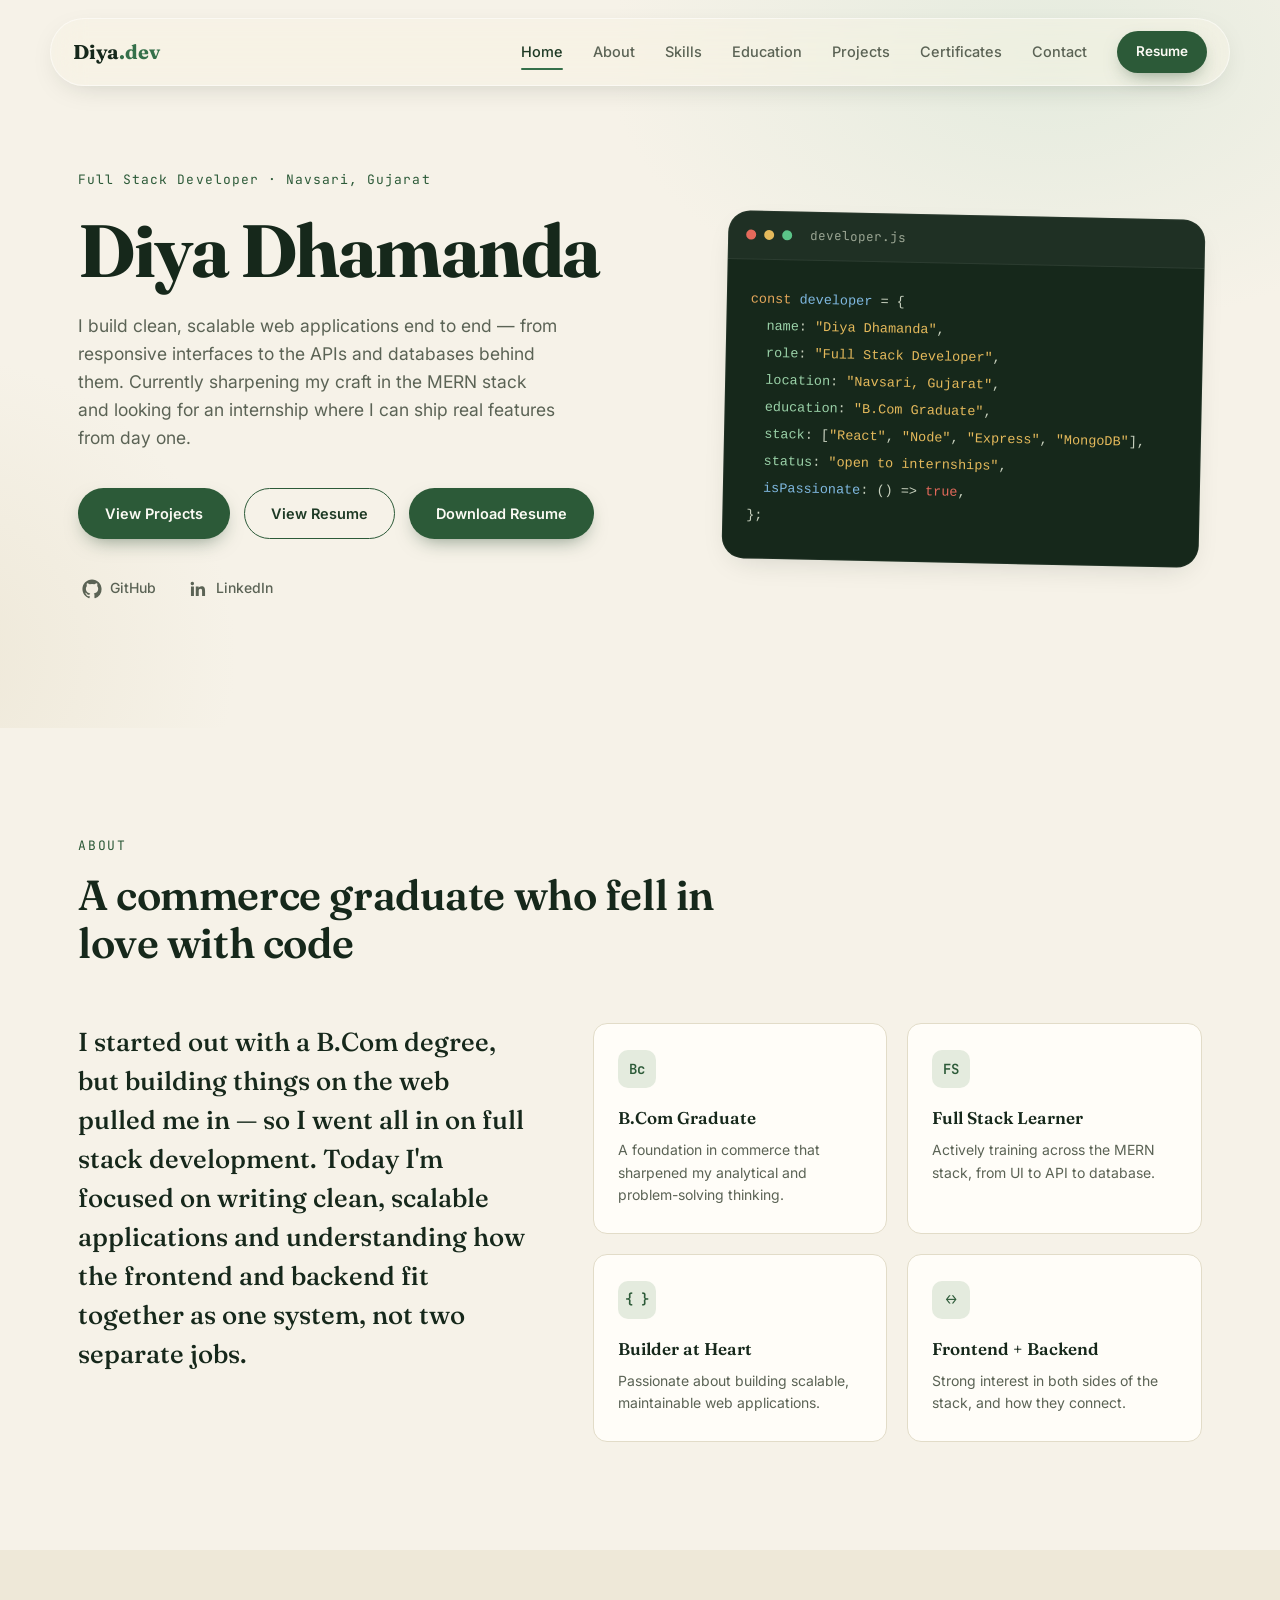
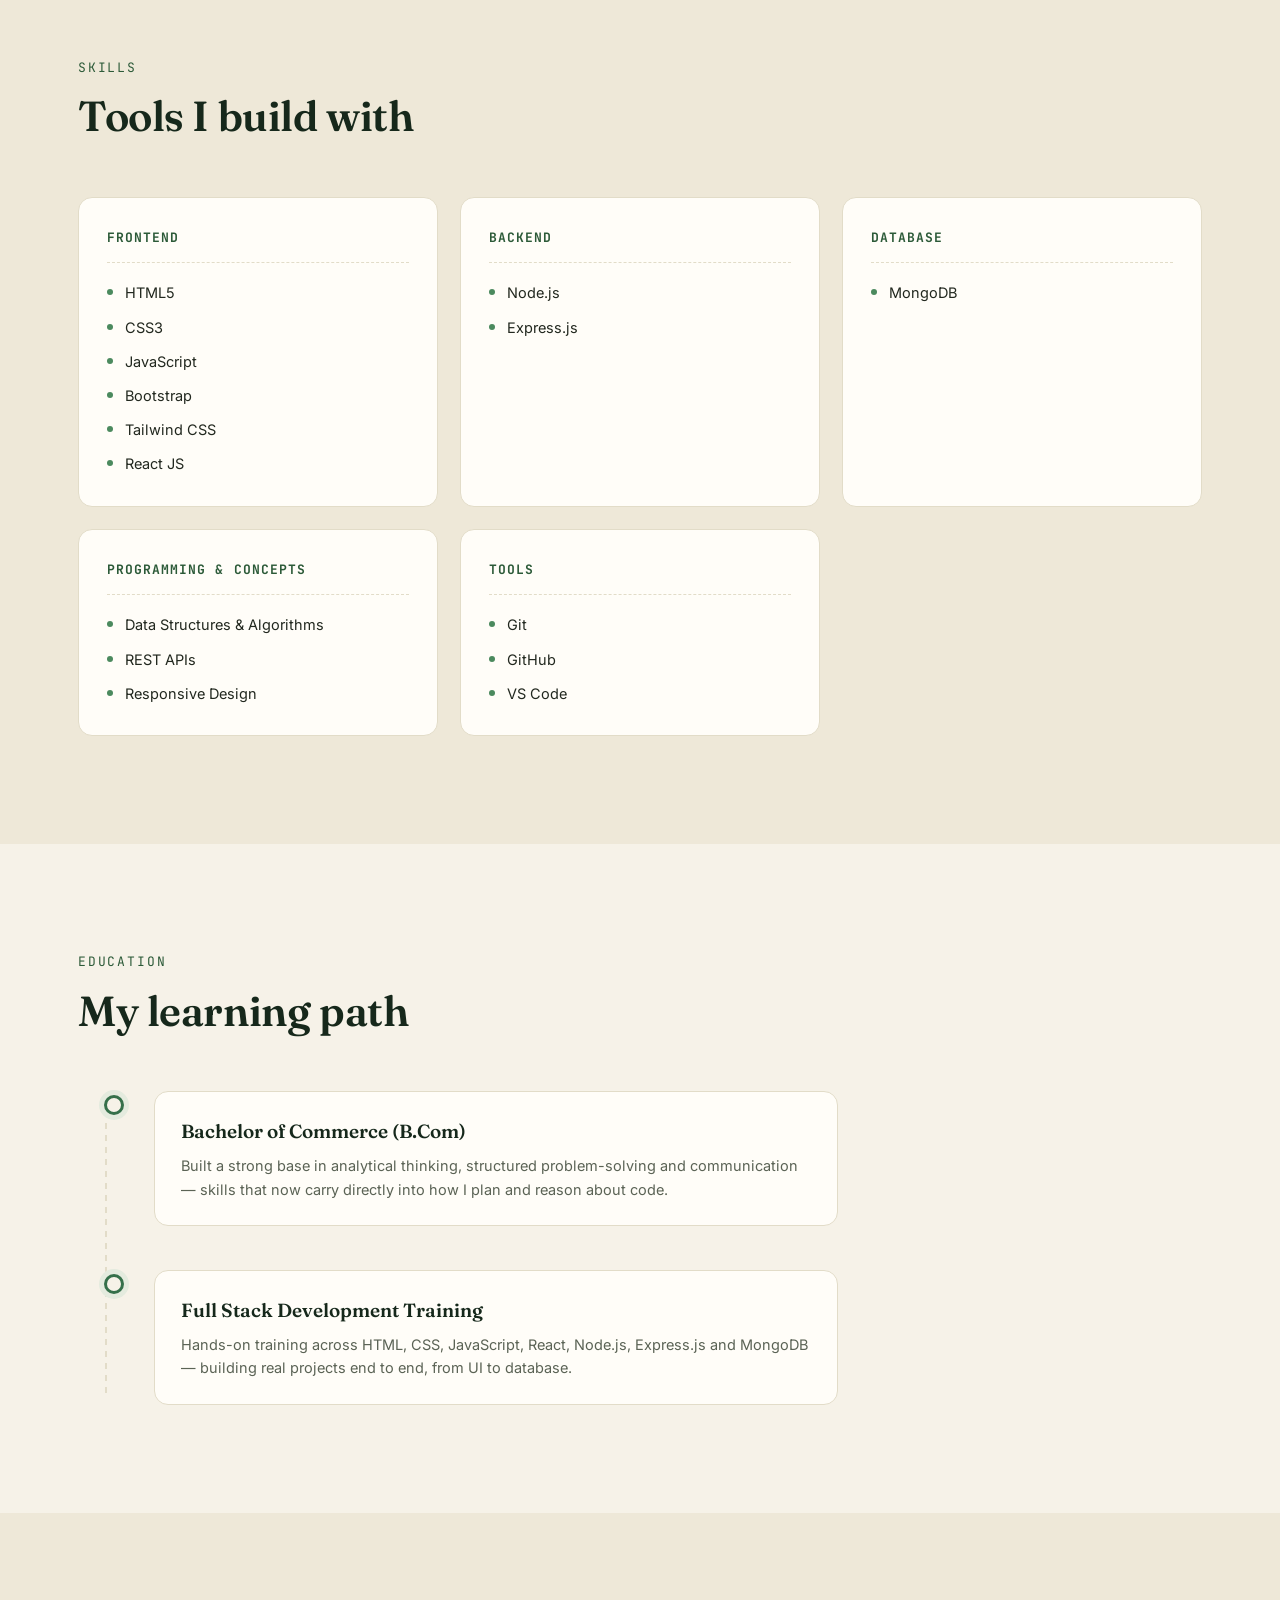
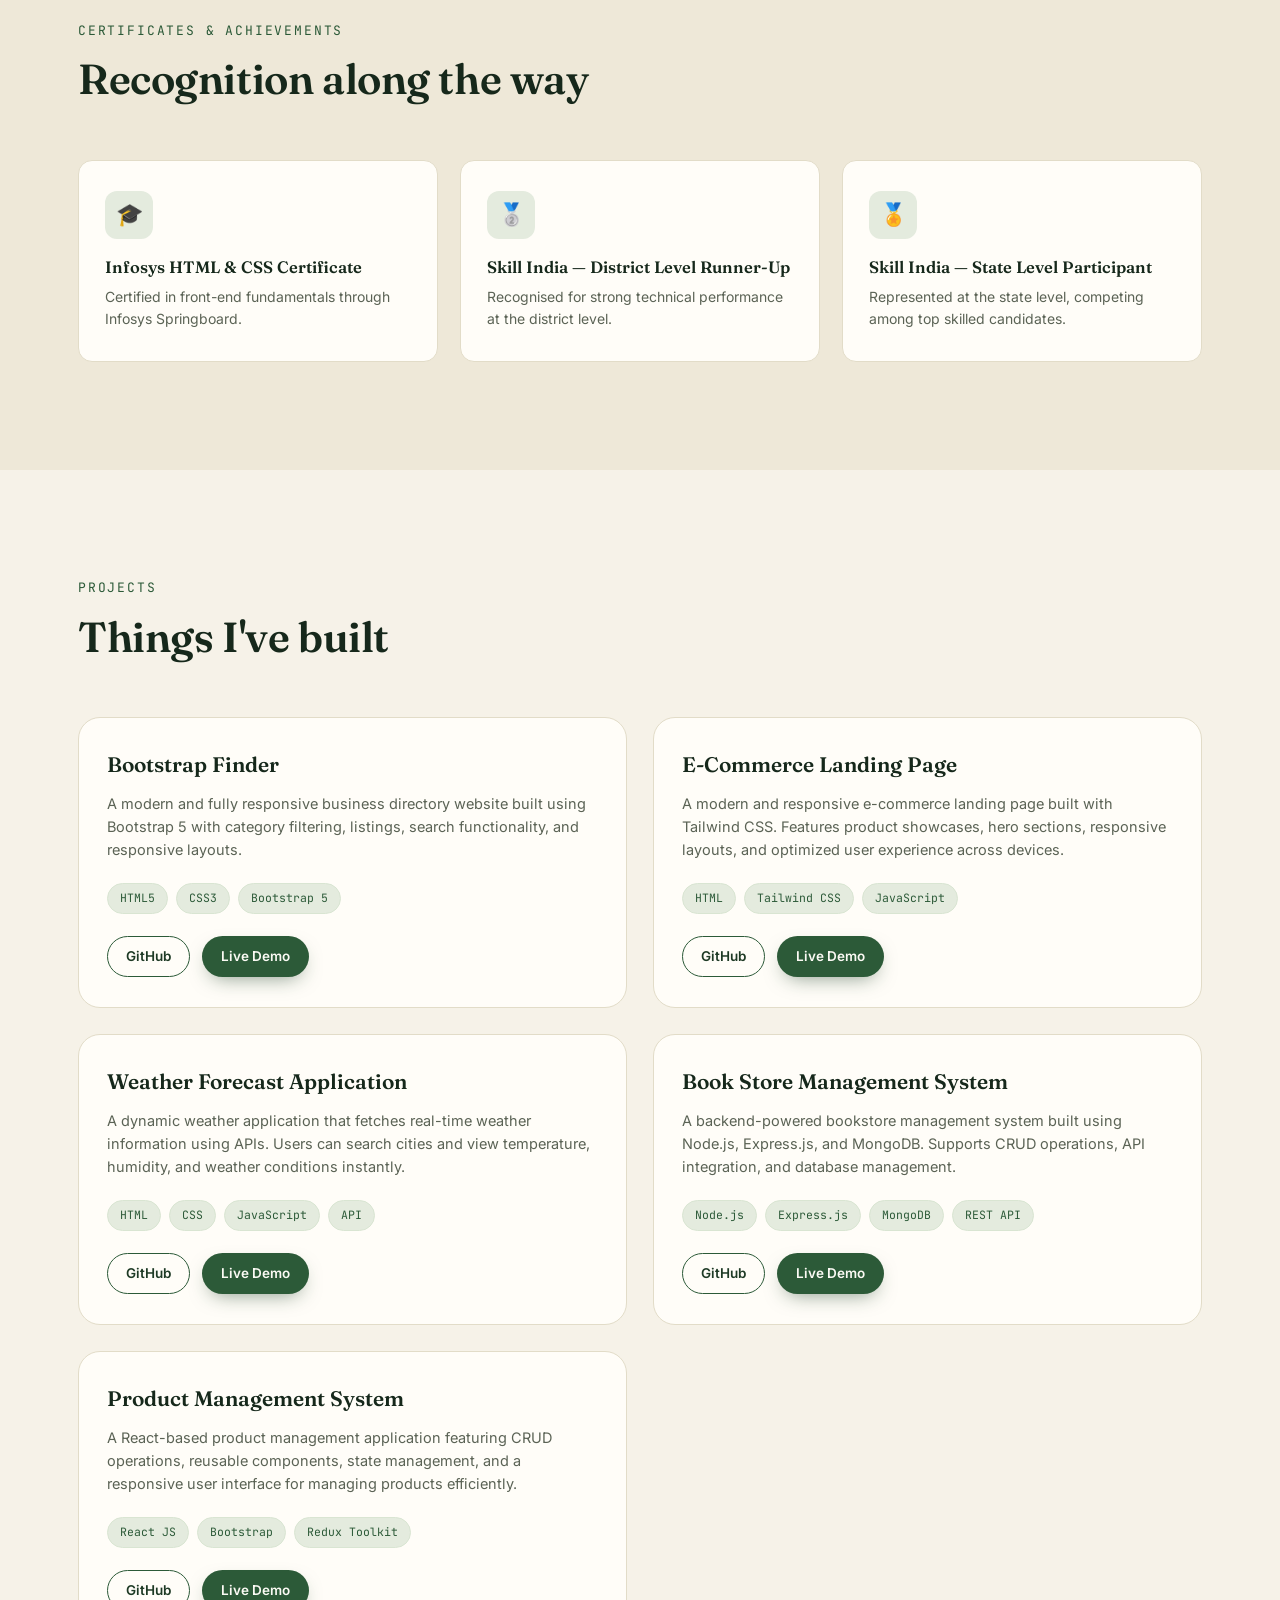
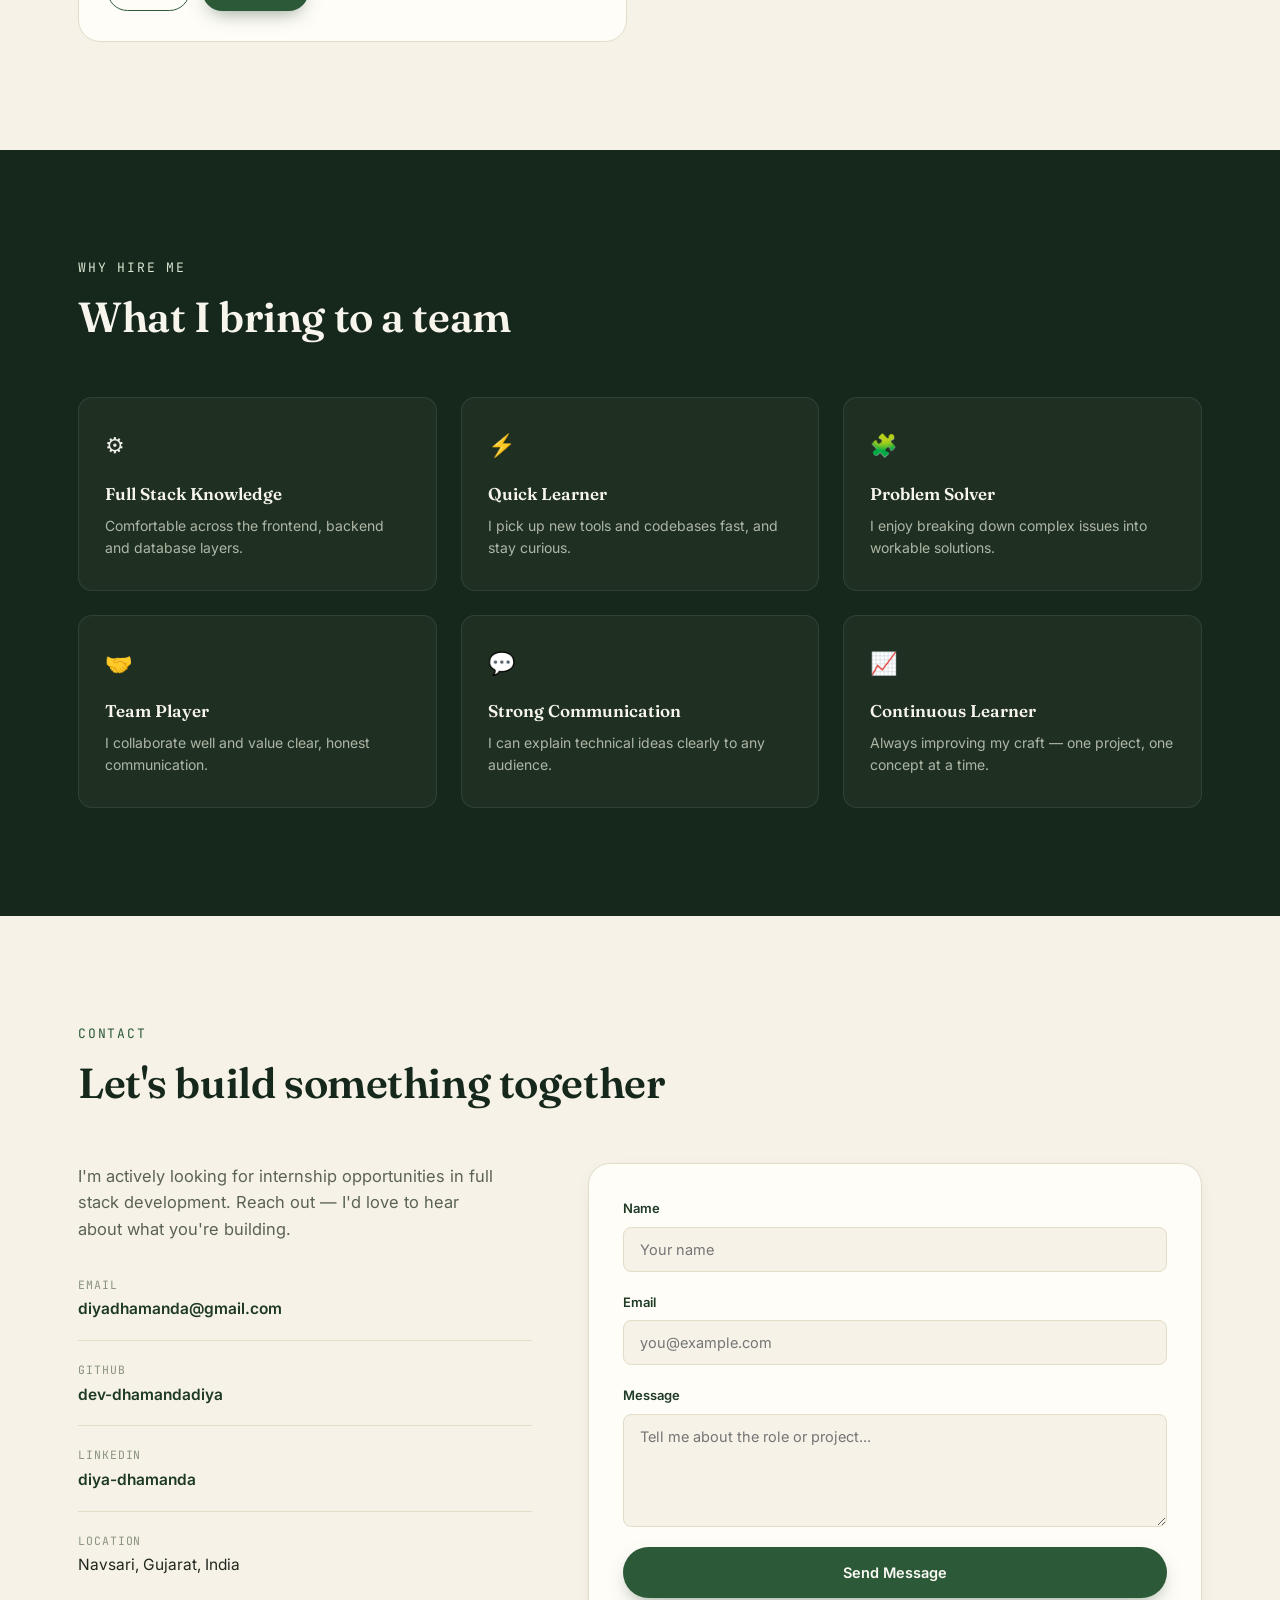
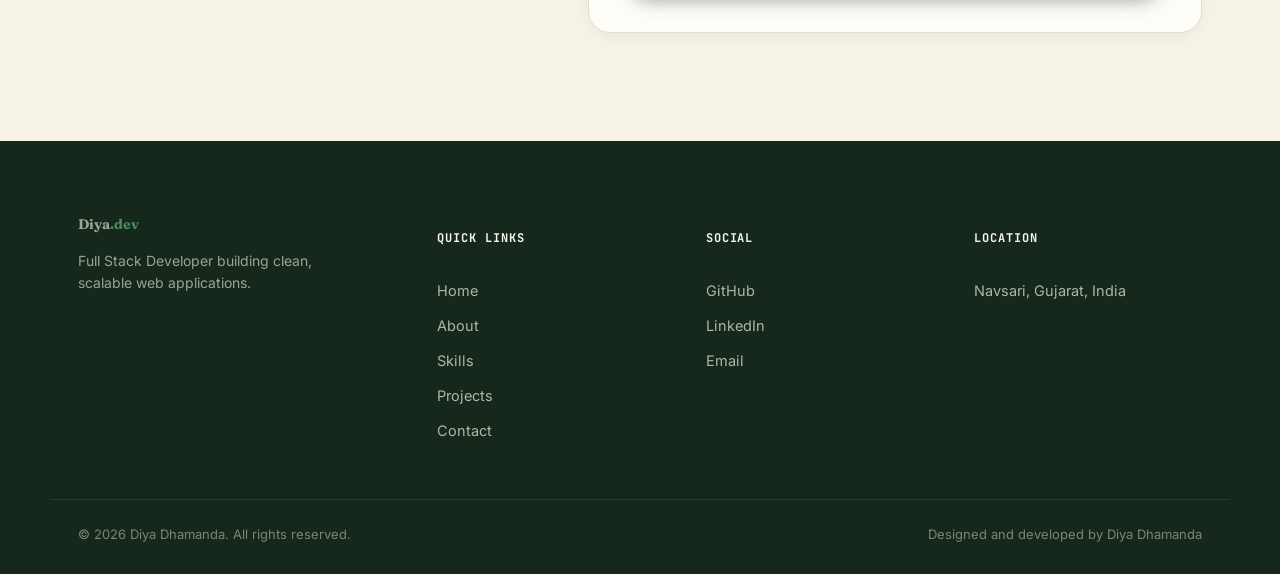
==== OIBSIP-LEVEL-1/My-Portoflio/index.html @ beb907ce "Convert submodules to normal folders" ====
<!DOCTYPE html>
<html lang="en">

<head>
  <meta charset="UTF-8">
  <meta name="viewport" content="width=device-width, initial-scale=1.0">
  <title>Diya Dhamanda — Full Stack Developer</title>
  <meta name="description"
    content="Portfolio of Diya Dhamanda, Full Stack Developer based in Navsari, Gujarat. React, Node.js, Express, MongoDB.">
  <link rel="preconnect" href="https://fonts.googleapis.com">
  <link rel="preconnect" href="https://fonts.gstatic.com" crossorigin>
  <link
    href="https://fonts.googleapis.com/css2?family=Fraunces:opsz,wght@9..144,400;9..144,500;9..144,600;9..144,700;9..144,900&family=Inter:wght@400;500;600;700&family=JetBrains+Mono:wght@400;500;600&display=swap"
    rel="stylesheet">
  <link rel="stylesheet" href="./css/style.css">
</head>

<body>

  <!-- ================= NAVBAR ================= -->
  <header class="navbar" id="navbar">
    <div class="navbar__inner">
      <a href="#home" class="navbar__brand">Diya<span>.dev</span></a>

      <button class="navbar__toggle" id="navToggle" aria-label="Toggle menu" aria-expanded="false">
        <span></span><span></span><span></span>
      </button>

      <nav class="navbar__nav" id="navMenu">
        <a href="#home" class="nav-link">Home</a>
        <a href="#about" class="nav-link">About</a>
        <a href="#skills" class="nav-link">Skills</a>
        <a href="#education" class="nav-link">Education</a>
        <a href="#projects" class="nav-link">Projects</a>
        <a href="#certificates" class="nav-link">Certificates</a>
        <a href="#contact" class="nav-link">Contact</a>
        <a href="resume.pdf" class="btn btn--sm btn--primary" download>Resume</a>
      </nav>
    </div>
  </header>

  <main>

    <!-- ================= HERO ================= -->
    <section class="hero" id="home">
      <div class="hero__bg" aria-hidden="true"></div>
      <div class="section-inner hero__inner">

        <div class="hero__content" data-reveal>
          <p class="eyebrow">Full&nbsp;Stack&nbsp;Developer&nbsp;·&nbsp;Navsari, Gujarat</p>
          <h1 class="hero__title">Diya Dhamanda</h1>
          <p class="hero__lede">
            I build clean, scalable web applications end to end — from responsive
            interfaces to the APIs and databases behind them. Currently sharpening
            my craft in the MERN stack and looking for an internship where I can
            ship real features from day one.
          </p>

          <div class="hero__actions">
            <a href="#projects" class="btn btn--primary">
              View Projects
            </a>

            <a href="./resume.pdf" target="_blank" class="btn btn--outline">
              View Resume
            </a>

            <a href="./resume.pdf" download class="btn btn--primary">
              Download Resume
            </a>
          </div>

          <div class="hero__social">
            <a href="https://github.com/dev-dhamandadiya" target="_blank" rel="noopener" class="icon-link">
              <svg viewBox="0 0 24 24" width="20" height="20" fill="currentColor">
                <path
                  d="M12 .5C5.65.5.5 5.66.5 12.03c0 5.1 3.29 9.43 7.86 10.96.58.1.79-.25.79-.56 0-.28-.01-1.02-.02-2-3.2.7-3.88-1.55-3.88-1.55-.52-1.33-1.28-1.69-1.28-1.69-1.05-.72.08-.71.08-.71 1.16.08 1.77 1.2 1.77 1.2 1.03 1.77 2.7 1.26 3.36.96.1-.75.4-1.26.73-1.55-2.55-.29-5.24-1.28-5.24-5.71 0-1.26.45-2.29 1.19-3.1-.12-.29-.52-1.46.11-3.05 0 0 .97-.31 3.18 1.18a10.9 10.9 0 0 1 5.79 0c2.2-1.49 3.17-1.18 3.17-1.18.64 1.59.24 2.76.12 3.05.74.81 1.18 1.84 1.18 3.1 0 4.44-2.69 5.42-5.25 5.7.41.36.78 1.08.78 2.17 0 1.56-.01 2.82-.01 3.2 0 .31.21.67.8.56A10.98 10.98 0 0 0 23.5 12.03C23.5 5.66 18.35.5 12 .5Z" />
              </svg>
              <span>GitHub</span>
            </a>
            <a href="https://www.linkedin.com/in/diya-dhamanda-382470367" target="_blank" rel="noopener"
              class="icon-link">
              <svg viewBox="0 0 24 24" width="20" height="20" fill="currentColor">
                <path
                  d="M20.45 20.45h-3.56v-5.57c0-1.33-.03-3.04-1.85-3.04-1.86 0-2.14 1.45-2.14 2.94v5.67H9.34V9h3.42v1.56h.05c.48-.9 1.64-1.85 3.38-1.85 3.61 0 4.28 2.38 4.28 5.47v6.27ZM5.34 7.43a2.07 2.07 0 1 1 0-4.13 2.07 2.07 0 0 1 0 4.13ZM7.12 20.45H3.56V9h3.56v11.45Z" />
              </svg>
              <span>LinkedIn</span>
            </a>
          </div>
        </div>

        <div class="hero__panel" data-reveal>
          <div class="code-card">
            <div class="code-card__bar">
              <span class="dot dot--r"></span><span class="dot dot--y"></span><span class="dot dot--g"></span>
              <span class="code-card__filename">developer.js</span>
            </div>
            <pre class="code-card__body"><code><span class="tok-kw">const</span> <span class="tok-var">developer</span> = {
  <span class="tok-key">name</span>: <span class="tok-str">"Diya Dhamanda"</span>,
  <span class="tok-key">role</span>: <span class="tok-str">"Full Stack Developer"</span>,
  <span class="tok-key">location</span>: <span class="tok-str">"Navsari, Gujarat"</span>,
  <span class="tok-key">education</span>: <span class="tok-str">"B.Com Graduate"</span>,
  <span class="tok-key">stack</span>: [<span class="tok-str">"React"</span>, <span class="tok-str">"Node"</span>, <span class="tok-str">"Express"</span>, <span class="tok-str">"MongoDB"</span>],
  <span class="tok-key">status</span>: <span class="tok-str">"open to internships"</span>,
  <span class="tok-fn">isPassionate</span>: () => <span class="tok-bool">true</span>,
};</code></pre>
          </div>
        </div>

      </div>
    </section>

    <!-- ================= ABOUT ================= -->
    <section class="section" id="about">
      <div class="section-inner">
        <p class="section-eyebrow" data-reveal>About</p>
        <h2 class="section-title" data-reveal>A commerce graduate who fell in love with code</h2>

        <div class="about__grid">
          <p class="about__lead" data-reveal>
            I started out with a B.Com degree, but building things on the web pulled
            me in — so I went all in on full stack development. Today I'm focused on
            writing clean, scalable applications and understanding how the frontend
            and backend fit together as one system, not two separate jobs.
          </p>

          <div class="about__points" data-reveal>
            <div class="point-card">
              <span class="point-card__mark">Bc</span>
              <h3>B.Com Graduate</h3>
              <p>A foundation in commerce that sharpened my analytical and problem-solving thinking.</p>
            </div>
            <div class="point-card">
              <span class="point-card__mark">FS</span>
              <h3>Full Stack Learner</h3>
              <p>Actively training across the MERN stack, from UI to API to database.</p>
            </div>
            <div class="point-card">
              <span class="point-card__mark">{ }</span>
              <h3>Builder at Heart</h3>
              <p>Passionate about building scalable, maintainable web applications.</p>
            </div>
            <div class="point-card">
              <span class="point-card__mark">↔</span>
              <h3>Frontend + Backend</h3>
              <p>Strong interest in both sides of the stack, and how they connect.</p>
            </div>
          </div>
        </div>
      </div>
    </section>

    <!-- ================= SKILLS ================= -->
    <section class="section section--tint" id="skills">
      <div class="section-inner">
        <p class="section-eyebrow" data-reveal>Skills</p>
        <h2 class="section-title" data-reveal>Tools I build with</h2>

        <div class="skills__grid">

          <div class="skill-card" data-reveal>
            <h3 class="skill-card__title">Frontend</h3>
            <ul class="skill-card__list">
              <li>HTML5</li>
              <li>CSS3</li>
              <li>JavaScript</li>
              <li>Bootstrap</li>
              <li>Tailwind CSS</li>
              <li>React JS</li>
            </ul>
          </div>

          <div class="skill-card" data-reveal>
            <h3 class="skill-card__title">Backend</h3>
            <ul class="skill-card__list">
              <li>Node.js</li>
              <li>Express.js</li>
            </ul>
          </div>

          <div class="skill-card" data-reveal>
            <h3 class="skill-card__title">Database</h3>
            <ul class="skill-card__list">
              <li>MongoDB</li>
            </ul>
          </div>

          <div class="skill-card" data-reveal>
            <h3 class="skill-card__title">Programming &amp; Concepts</h3>
            <ul class="skill-card__list">
              <li>Data Structures &amp; Algorithms</li>
              <li>REST APIs</li>
              <li>Responsive Design</li>
            </ul>
          </div>

          <div class="skill-card" data-reveal>
            <h3 class="skill-card__title">Tools</h3>
            <ul class="skill-card__list">
              <li>Git</li>
              <li>GitHub</li>
              <li>VS Code</li>
            </ul>
          </div>

        </div>
      </div>
    </section>

    <!-- ================= EDUCATION ================= -->
    <section class="section" id="education">
      <div class="section-inner">
        <p class="section-eyebrow" data-reveal>Education</p>
        <h2 class="section-title" data-reveal>My learning path</h2>

        <div class="timeline">
          <div class="timeline__item" data-reveal>
            <div class="timeline__dot"></div>
            <div class="timeline__content">
              <h3>Bachelor of Commerce (B.Com)</h3>
              <p>Built a strong base in analytical thinking, structured problem-solving
                and communication — skills that now carry directly into how I plan
                and reason about code.</p>
            </div>
          </div>

          <div class="timeline__item" data-reveal>
            <div class="timeline__dot"></div>
            <div class="timeline__content">
              <h3>Full Stack Development Training</h3>
              <p>Hands-on training across HTML, CSS, JavaScript, React, Node.js,
                Express.js and MongoDB — building real projects end to end,
                from UI to database.</p>
            </div>
          </div>
        </div>
      </div>
    </section>

    <!-- ================= CERTIFICATES ================= -->
    <section class="section section--tint" id="certificates">
      <div class="section-inner">
        <p class="section-eyebrow" data-reveal>Certificates &amp; Achievements</p>
        <h2 class="section-title" data-reveal>Recognition along the way</h2>

        <div class="cert__grid">
          <div class="cert-card" data-reveal>
            <div class="cert-card__icon">🎓</div>
            <h3>Infosys HTML &amp; CSS Certificate</h3>
            <p>Certified in front-end fundamentals through Infosys Springboard.</p>
          </div>
          <div class="cert-card" data-reveal>
            <div class="cert-card__icon">🥈</div>
            <h3>Skill India — District Level Runner-Up</h3>
            <p>Recognised for strong technical performance at the district level.</p>
          </div>
          <div class="cert-card" data-reveal>
            <div class="cert-card__icon">🏅</div>
            <h3>Skill India — State Level Participant</h3>
            <p>Represented at the state level, competing among top skilled candidates.</p>
          </div>
        </div>
      </div>
    </section>

    <!-- ================= PROJECTS ================= -->
    <section class="section" id="projects">
      <div class="section-inner">
        <p class="section-eyebrow" data-reveal>Projects</p>
        <h2 class="section-title" data-reveal>Things I've built</h2>

        <div class="projects__grid">

          <article class="project-card" data-reveal>
            <div class="project-card__top">
              <h3>Bootstrap Finder</h3>

              <p>
                A modern and fully responsive business directory website built using
                Bootstrap 5 with category filtering, listings, search functionality,
                and responsive layouts.
              </p>
            </div>

            <div class="tag-row">
              <span class="tag">HTML5</span>
              <span class="tag">CSS3</span>
              <span class="tag">Bootstrap 5</span>
            </div>

            <div class="project-card__actions">
              <a href="https://github.com/dev-dhamandadiya/Bootstrap-Finder" target="_blank"
                class="btn btn--sm btn--outline">
                GitHub
              </a>

              <a href="https://bootstrap-finder.vercel.app/" target="_blank" class="btn btn--sm btn--primary">
                Live Demo
              </a>
            </div>

          </article>
          <article class="project-card" data-reveal>
            <div class="project-card__top">
              <h3>E-Commerce Landing Page</h3>
              <p>
                A modern and responsive e-commerce landing page built with
                Tailwind CSS. Features product showcases, hero sections,
                responsive layouts, and optimized user experience across devices.
              </p>
            </div>

            <div class="tag-row">
              <span class="tag">HTML</span>
              <span class="tag">Tailwind CSS</span>
              <span class="tag">JavaScript</span>
            </div>

            <div class="project-card__actions">
              <a href="https://github.com/dev-dhamandadiya/PR-Tailwind-project.git" target="_blank"
                class="btn btn--sm btn--outline">
                GitHub
              </a>

              <a href="https://pr-tailwind-project.vercel.app/" target="_blank" class="btn btn--sm btn--primary">
                Live Demo
              </a>
            </div>

          </article>

          <article class="project-card" data-reveal>
            <div class="project-card__top">
              <h3>Weather Forecast Application</h3>
              <p>
                A dynamic weather application that fetches real-time weather
                information using APIs. Users can search cities and view
                temperature, humidity, and weather conditions instantly.
              </p>
            </div>

            <div class="tag-row">
              <span class="tag">HTML</span>
              <span class="tag">CSS</span>
              <span class="tag">JavaScript</span>
              <span class="tag">API</span>
            </div>

            <div class="project-card__actions">
              <a href="https://github.com/dev-dhamandadiya/PR-Weather-Api.js.git" target="_blank"
                class="btn btn--sm btn--outline">
                GitHub
              </a>

              <a href="https://pr-weather-api-js-theta.vercel.app/" target="_blank" class="btn btn--sm btn--primary">
                Live Demo
              </a>
            </div>
          </article>

          <article class="project-card" data-reveal>
            <div class="project-card__top">
              <h3>Book Store Management System</h3>
              <p>
                A backend-powered bookstore management system built using
                Node.js, Express.js, and MongoDB. Supports CRUD operations,
                API integration, and database management.
              </p>
            </div>

            <div class="tag-row">
              <span class="tag">Node.js</span>
              <span class="tag">Express.js</span>
              <span class="tag">MongoDB</span>
              <span class="tag">REST API</span>
            </div>

            <div class="project-card__actions">
              <a href="https://github.com/dev-dhamandadiya/Login-System-With-Blog-Project.node.JS.git" target="_blank"
                class="btn btn--sm btn--outline">
                GitHub
              </a>

              <a href="https://pr-weather-api-js-theta.vercel.app/" target="_blank" class="btn btn--sm btn--primary">
                Live Demo
              </a>
            </div>
          </article>

          <article class="project-card" data-reveal>
            <div class="project-card__top">
              <h3>Product Management System</h3>
              <p>
                A React-based product management application featuring CRUD
                operations, reusable components, state management, and a
                responsive user interface for managing products efficiently.
              </p>
            </div>

            <div class="tag-row">
              <span class="tag">React JS</span>
              <span class="tag">Bootstrap</span>
              <span class="tag">Redux Toolkit</span>
            </div>

            <div class="project-card__actions">
              <a href="YOUR_GITHUB_LINK" target="_blank" class="btn btn--sm btn--outline">GitHub</a>
              <a href="YOUR_LIVE_LINK" target="_blank" class="btn btn--sm btn--primary">Live Demo</a>
            </div>
          </article>
        </div>
      </div>
    </section>

    <!-- ================= WHY HIRE ME ================= -->
    <section class="section section--dark" id="why">
      <div class="section-inner">
        <p class="section-eyebrow section-eyebrow--light" data-reveal>Why Hire Me</p>
        <h2 class="section-title section-title--light" data-reveal>What I bring to a team</h2>

        <div class="why__grid">
          <div class="why-card" data-reveal>
            <span class="why-card__icon">⚙</span>
            <h3>Full Stack Knowledge</h3>
            <p>Comfortable across the frontend, backend and database layers.</p>
          </div>
          <div class="why-card" data-reveal>
            <span class="why-card__icon">⚡</span>
            <h3>Quick Learner</h3>
            <p>I pick up new tools and codebases fast, and stay curious.</p>
          </div>
          <div class="why-card" data-reveal>
            <span class="why-card__icon">🧩</span>
            <h3>Problem Solver</h3>
            <p>I enjoy breaking down complex issues into workable solutions.</p>
          </div>
          <div class="why-card" data-reveal>
            <span class="why-card__icon">🤝</span>
            <h3>Team Player</h3>
            <p>I collaborate well and value clear, honest communication.</p>
          </div>
          <div class="why-card" data-reveal>
            <span class="why-card__icon">💬</span>
            <h3>Strong Communication</h3>
            <p>I can explain technical ideas clearly to any audience.</p>
          </div>
          <div class="why-card" data-reveal>
            <span class="why-card__icon">📈</span>
            <h3>Continuous Learner</h3>
            <p>Always improving my craft — one project, one concept at a time.</p>
          </div>
        </div>
      </div>
    </section>

    <!-- ================= CONTACT ================= -->
    <section class="section" id="contact">
      <div class="section-inner">
        <p class="section-eyebrow" data-reveal>Contact</p>
        <h2 class="section-title" data-reveal>Let's build something together</h2>

        <div class="contact__grid">

          <div class="contact__info" data-reveal>
            <p class="contact__blurb">
              I'm actively looking for internship opportunities in full stack
              development. Reach out — I'd love to hear about what you're building.
            </p>

            <ul class="contact__list">
              <li>
                <span class="contact__label">Email</span>
                <a href="mailto:diyadhamanda@gmail.com">diyadhamanda@gmail.com</a>
              </li>
              <li>
                <span class="contact__label">GitHub</span>
                <a href="https://github.com/dev-dhamandadiya" target="_blank" rel="noopener">dev-dhamandadiya</a>
              </li>
              <li>
                <span class="contact__label">LinkedIn</span>
                <a href="https://www.linkedin.com/in/diya-dhamanda-382470367" target="_blank"
                  rel="noopener">diya-dhamanda</a>
              </li>
              <li>
                <span class="contact__label">Location</span>
                <span>Navsari, Gujarat, India</span>
              </li>
            </ul>
          </div>

          <form class="contact-form" data-reveal>
            <div class="contact-form__row">
              <label for="name">Name</label>
              <input type="text" id="name" name="name" placeholder="Your name" required>
            </div>
            <div class="contact-form__row">
              <label for="email">Email</label>
              <input type="email" id="email" name="email" placeholder="you@example.com" required>
            </div>
            <div class="contact-form__row">
              <label for="message">Message</label>
              <textarea id="message" name="message" rows="5" placeholder="Tell me about the role or project..."
                required></textarea>
            </div>
            <button type="submit" class="btn btn--primary btn--full">Send Message</button>
          </form>

        </div>
      </div>
    </section>

  </main>

  <!-- ================= FOOTER ================= -->
  <footer class="footer">
    <div class="section-inner footer__inner">

      <div class="footer__brand">
        <p class="footer__logo">Diya<span>.dev</span></p>
        <p>Full Stack Developer building clean, scalable web applications.</p>
      </div>

      <div class="footer__col">
        <h4>Quick Links</h4>
        <a href="#home">Home</a>
        <a href="#about">About</a>
        <a href="#skills">Skills</a>
        <a href="#projects">Projects</a>
        <a href="#contact">Contact</a>
      </div>

      <div class="footer__col">
        <h4>Social</h4>
        <a href="https://github.com/dev-dhamandadiya" target="_blank" rel="noopener">GitHub</a>
        <a href="https://www.linkedin.com/in/diya-dhamanda-382470367" target="_blank" rel="noopener">LinkedIn</a>
        <a href="mailto:diyadhamanda@gmail.com">Email</a>
      </div>

      <div class="footer__col">
        <h4>Location</h4>
        <p>Navsari, Gujarat, India</p>
      </div>

    </div>

    <div class="footer__bottom">
      <p>© <span id="year"></span> Diya Dhamanda. All rights reserved.</p>
      <p>Designed and developed by Diya Dhamanda</p>
    </div>
  </footer>

  <a href="#home" class="back-to-top" id="backToTop" aria-label="Back to top">↑</a>

  <script>
    // Mobile nav toggle
    const navToggle = document.getElementById('navToggle');
    const navMenu = document.getElementById('navMenu');
    navToggle.addEventListener('click', () => {
      const isOpen = navMenu.classList.toggle('is-open');
      navToggle.classList.toggle('is-open');
      navToggle.setAttribute('aria-expanded', isOpen);
    });
    document.querySelectorAll('.nav-link, .navbar__nav .btn').forEach(link => {
      link.addEventListener('click', () => {
        navMenu.classList.remove('is-open');
        navToggle.classList.remove('is-open');
      });
    });

    // Navbar scrolled state
    const navbar = document.getElementById('navbar');
    window.addEventListener('scroll', () => {
      navbar.classList.toggle('is-scrolled', window.scrollY > 20);
      document.getElementById('backToTop').classList.toggle('is-visible', window.scrollY > 500);
    });

    // Scroll reveal
    const revealEls = document.querySelectorAll('[data-reveal]');
    const io = new IntersectionObserver((entries) => {
      entries.forEach(entry => {
        if (entry.isIntersecting) {
          entry.target.classList.add('is-visible');
          io.unobserve(entry.target);
        }
      });
    }, { threshold: 0.15 });
    revealEls.forEach(el => io.observe(el));

    // Active nav link on scroll
    const sections = document.querySelectorAll('main section[id]');
    const navLinks = document.querySelectorAll('.nav-link');
    const navObserver = new IntersectionObserver((entries) => {
      entries.forEach(entry => {
        if (entry.isIntersecting) {
          navLinks.forEach(l => l.classList.remove('is-active'));
          const active = document.querySelector(`.nav-link[href="#${entry.target.id}"]`);
          if (active) active.classList.add('is-active');
        }
      });
    }, { rootMargin: '-45% 0px -45% 0px' });
    sections.forEach(s => navObserver.observe(s));

    // Footer year
    document.getElementById('year').textContent = new Date().getFullYear();

    // Contact form (no backend — just a friendly confirmation)
    document.querySelector('.contact-form').addEventListener('submit', function (e) {
      e.preventDefault();
      const btn = this.querySelector('button');
      const original = btn.textContent;
      btn.textContent = 'Message Sent ✓';
      btn.disabled = true;
      setTimeout(() => { btn.textContent = original; btn.disabled = false; this.reset(); }, 2500);
    });
  </script>

</body>

</html>
---- OIBSIP-LEVEL-1/My-Portoflio/css/style.css ----
/* ==========================================================================
   Diya Dhamanda — Portfolio
   Design tokens: soft cream base, deep forest green accent,
   Fraunces (display) + Inter (body) + JetBrains Mono (code/labels)
   ========================================================================== */

:root {
  /* Color */
  --cream:        #F6F2E8;
  --cream-alt:     #EEE8D8;
  --surface:       #FFFDF8;
  --surface-line:  #E2DCC8;
  --ink:           #22281F;
  --ink-soft:      #5B6355;
  --ink-faint:     #8B9280;
  --green-950:     #16281B;
  --green-900:     #1E3A25;
  --green-700:     #2C5A38;
  --green-600:     #35704A;
  --green-500:     #4B8A5E;
  --green-tint:    #E4EBDE;
  --green-tint-2:  #D9E5D2;

  /* Type */
  --font-display: 'Fraunces', serif;
  --font-body: 'Inter', sans-serif;
  --font-mono: 'JetBrains Mono', monospace;

  /* Layout */
  --max-w: 1180px;
  --radius-sm: 8px;
  --radius-md: 14px;
  --radius-lg: 22px;
  --shadow-soft: 0 10px 30px -12px rgba(22, 40, 27, 0.18);
  --shadow-card: 0 4px 18px -6px rgba(22, 40, 27, 0.10);
  --ease: cubic-bezier(.4, 0, .2, 1);
}

/* ---------------------------- Reset ---------------------------- */
*, *::before, *::after { box-sizing: border-box; }
html { scroll-behavior: smooth; }
body, h1, h2, h3, p, ul, figure { margin: 0; }
ul { padding: 0; list-style: none; }
img { max-width: 100%; display: block; }
a { color: inherit; text-decoration: none; }
button { font: inherit; cursor: pointer; }

@media (prefers-reduced-motion: reduce) {
  html { scroll-behavior: auto; }
  * { animation-duration: 0.001ms !important; animation-iteration-count: 1 !important; transition-duration: 0.001ms !important; }
}

body {
  font-family: var(--font-body);
  background: var(--cream);
  color: var(--ink);
  font-size: 16px;
  line-height: 1.6;
  -webkit-font-smoothing: antialiased;
}

::selection { background: var(--green-tint-2); color: var(--green-950); }

:focus-visible {
  outline: 2px solid var(--green-600);
  outline-offset: 3px;
  border-radius: 4px;
}

/* ---------------------------- Layout helpers ---------------------------- */
.section-inner {
  max-width: var(--max-w);
  margin: 0 auto;
  padding: 0 28px;
}

.section {
  padding: 108px 0;
  position: relative;
}

.section--tint { background: var(--cream-alt); }

.section--dark {
  background: var(--green-950);
  color: #EDEFE7;
}

.section-eyebrow {
  font-family: var(--font-mono);
  font-size: 13px;
  letter-spacing: .14em;
  text-transform: uppercase;
  color: var(--green-700);
  margin-bottom: 14px;
}

.section-eyebrow--light { color: var(--green-tint-2); }

.section-title {
  font-family: var(--font-display);
  font-weight: 600;
  font-size: clamp(28px, 3.6vw, 42px);
  letter-spacing: -0.01em;
  line-height: 1.15;
  color: var(--green-950);
  max-width: 640px;
  margin-bottom: 56px;
}

.section-title--light { color: #F7F5EC; }

/* ---------------------------- Reveal animation ---------------------------- */
[data-reveal] {
  opacity: 0;
  transform: translateY(22px);
  transition: opacity .7s var(--ease), transform .7s var(--ease);
}
[data-reveal].is-visible { opacity: 1; transform: translateY(0); }

/* ============================== NAVBAR ============================== */
.navbar {
  position: fixed;
  top: 0; left: 0; right: 0;
  z-index: 100;
  padding: 18px 0;
  transition: padding .35s var(--ease), background .35s var(--ease), box-shadow .35s var(--ease);
}

.navbar__inner {
  max-width: var(--max-w);
  margin: 0 auto;
  padding: 12px 22px;
  display: flex;
  align-items: center;
  justify-content: space-between;
  background: rgba(246, 242, 232, 0.55);
  backdrop-filter: blur(16px) saturate(160%);
  -webkit-backdrop-filter: blur(16px) saturate(160%);
  border: 1px solid rgba(255, 255, 255, 0.5);
  border-radius: 999px;
  box-shadow: 0 8px 30px -14px rgba(22, 40, 27, 0.25);
  transition: background .35s var(--ease);
}

.navbar.is-scrolled { padding: 10px 0; }
.navbar.is-scrolled .navbar__inner { background: rgba(246, 242, 232, 0.82); }

.navbar__brand {
  font-family: var(--font-display);
  font-weight: 700;
  font-size: 20px;
  color: var(--green-950);
  letter-spacing: -0.01em;
}
.navbar__brand span { color: var(--green-600); }

.navbar__nav {
  display: flex;
  align-items: center;
  gap: 30px;
}

.nav-link {
  font-size: 14.5px;
  font-weight: 500;
  color: var(--ink-soft);
  position: relative;
  padding: 4px 0;
  transition: color .25s var(--ease);
}
.nav-link::after {
  content: '';
  position: absolute;
  left: 0; bottom: -3px;
  width: 0; height: 2px;
  background: var(--green-600);
  transition: width .25s var(--ease);
  border-radius: 2px;
}
.nav-link:hover, .nav-link.is-active { color: var(--green-900); }
.nav-link:hover::after, .nav-link.is-active::after { width: 100%; }

.navbar__toggle {
  display: none;
  flex-direction: column;
  gap: 5px;
  background: none;
  border: none;
  padding: 6px;
}
.navbar__toggle span {
  width: 22px; height: 2px;
  background: var(--green-950);
  border-radius: 2px;
  transition: transform .3s var(--ease), opacity .3s var(--ease);
}
.navbar__toggle.is-open span:nth-child(1) { transform: translateY(7px) rotate(45deg); }
.navbar__toggle.is-open span:nth-child(2) { opacity: 0; }
.navbar__toggle.is-open span:nth-child(3) { transform: translateY(-7px) rotate(-45deg); }

/* ============================== BUTTONS ============================== */
.btn {
  display: inline-flex;
  align-items: center;
  justify-content: center;
  gap: 8px;
  padding: 13px 26px;
  border-radius: 999px;
  font-size: 14.5px;
  font-weight: 600;
  border: 1.5px solid transparent;
  transition: transform .25s var(--ease), box-shadow .25s var(--ease), background .25s var(--ease), color .25s var(--ease), border-color .25s var(--ease);
  white-space: nowrap;
}
.btn--sm { padding: 9px 18px; font-size: 13.5px; }
.btn--full { width: 100%; }

.btn--primary {
  background: var(--green-700);
  color: #FBFAF4;
  box-shadow: 0 8px 20px -8px rgba(28, 64, 38, 0.55);
}
.btn--primary:hover {
  background: var(--green-900);
  transform: translateY(-2px);
  box-shadow: 0 12px 24px -8px rgba(28, 64, 38, 0.6);
}

.btn--outline {
  background: transparent;
  border-color: var(--green-700);
  color: var(--green-900);
}
.btn--outline:hover {
  background: var(--green-700);
  color: #FBFAF4;
  transform: translateY(-2px);
}

.icon-link {
  display: inline-flex;
  align-items: center;
  gap: 8px;
  font-size: 14px;
  font-weight: 500;
  color: var(--ink-soft);
  padding: 8px 4px;
  transition: color .25s var(--ease), transform .25s var(--ease);
}
.icon-link:hover { color: var(--green-900); transform: translateY(-2px); }

/* ============================== HERO ============================== */
.hero {
  position: relative;
  padding: 170px 0 120px;
  overflow: hidden;
}

.hero__bg {
  position: absolute;
  inset: 0;
  background:
    radial-gradient(680px 420px at 82% 8%, var(--green-tint) 0%, transparent 65%),
    radial-gradient(500px 500px at -5% 90%, var(--cream-alt) 0%, transparent 60%);
  z-index: -1;
}

.hero__inner {
  display: grid;
  grid-template-columns: 1.1fr 0.9fr;
  gap: 64px;
  align-items: center;
}

.eyebrow {
  font-family: var(--font-mono);
  font-size: 13px;
  color: var(--green-700);
  letter-spacing: .08em;
  margin-bottom: 22px;
}

.hero__title {
  font-family: var(--font-display);
  font-weight: 700;
  font-size: clamp(42px, 6.2vw, 74px);
  line-height: 1.02;
  letter-spacing: -0.02em;
  color: var(--green-950);
  margin-bottom: 24px;
}

.hero__lede {
  font-size: 17.5px;
  color: var(--ink-soft);
  max-width: 480px;
  margin-bottom: 36px;
}

.hero__actions {
  display: flex;
  flex-wrap: wrap;
  gap: 14px;
  margin-bottom: 30px;
}

.hero__social {
  display: flex;
  gap: 24px;
}

/* --- Code card signature element --- */
.code-card {
  background: var(--green-950);
  border-radius: var(--radius-lg);
  overflow: hidden;
  box-shadow: var(--shadow-soft), 0 0 0 1px rgba(255,255,255,0.04) inset;
  transform: rotate(1.2deg);
  transition: transform .4s var(--ease);
}
.code-card:hover { transform: rotate(0deg) translateY(-4px); }

.code-card__bar {
  display: flex;
  align-items: center;
  gap: 8px;
  padding: 14px 18px;
  background: rgba(255,255,255,0.04);
  border-bottom: 1px solid rgba(255,255,255,0.06);
}
.dot { width: 10px; height: 10px; border-radius: 50%; }
.dot--r { background: #E4695B; }
.dot--y { background: #E4B95B; }
.dot--g { background: #5BC488; }
.code-card__filename {
  margin-left: 10px;
  font-family: var(--font-mono);
  font-size: 12.5px;
  color: #9AA593;
}

.code-card__body {
  margin: 0;
  padding: 26px 24px 30px;
  font-family: var(--font-mono);
  font-size: 13.5px;
  line-height: 1.85;
  color: #C7D0BE;
  overflow-x: auto;
}
.tok-kw   { color: #E4A75B; }
.tok-var  { color: #7FB8E0; }
.tok-key  { color: #9AD1A8; }
.tok-str  { color: #E4B95B; }
.tok-bool { color: #E4695B; }
.tok-fn   { color: #7FB8E0; }

/* ============================== ABOUT ============================== */
.about__grid {
  display: grid;
  grid-template-columns: 0.85fr 1.15fr;
  gap: 64px;
  align-items: start;
}

.about__lead {
  font-family: var(--font-display);
  font-size: clamp(20px, 2.2vw, 26px);
  line-height: 1.5;
  color: var(--green-950);
  font-weight: 500;
}

.about__points {
  display: grid;
  grid-template-columns: 1fr 1fr;
  gap: 20px;
}

.point-card {
  background: var(--surface);
  border: 1px solid var(--surface-line);
  border-radius: var(--radius-md);
  padding: 26px 24px;
  transition: transform .3s var(--ease), box-shadow .3s var(--ease), border-color .3s var(--ease);
}
.point-card:hover {
  transform: translateY(-5px);
  box-shadow: var(--shadow-card);
  border-color: var(--green-500);
}
.point-card__mark {
  display: inline-flex;
  align-items: center;
  justify-content: center;
  width: 38px; height: 38px;
  border-radius: 10px;
  background: var(--green-tint);
  color: var(--green-800, var(--green-700));
  font-family: var(--font-mono);
  font-weight: 600;
  font-size: 14px;
  margin-bottom: 16px;
}
.point-card h3 {
  font-family: var(--font-display);
  font-size: 17px;
  font-weight: 600;
  color: var(--green-950);
  margin-bottom: 8px;
}
.point-card p { font-size: 14px; color: var(--ink-soft); }

/* ============================== SKILLS ============================== */
.skills__grid {
  display: grid;
  grid-template-columns: repeat(3, 1fr);
  gap: 22px;
}

.skill-card {
  background: var(--surface);
  border: 1px solid var(--surface-line);
  border-radius: var(--radius-md);
  padding: 30px 28px;
  transition: transform .3s var(--ease), box-shadow .3s var(--ease), border-color .3s var(--ease);
}
.skill-card:hover {
  transform: translateY(-6px);
  box-shadow: var(--shadow-card);
  border-color: var(--green-500);
}
.skill-card__title {
  font-family: var(--font-mono);
  font-size: 13px;
  letter-spacing: .08em;
  text-transform: uppercase;
  color: var(--green-700);
  margin-bottom: 18px;
  padding-bottom: 14px;
  border-bottom: 1px dashed var(--surface-line);
}
.skill-card__list { display: flex; flex-direction: column; gap: 11px; }
.skill-card__list li {
  font-size: 14.5px;
  color: var(--ink);
  position: relative;
  padding-left: 18px;
}
.skill-card__list li::before {
  content: '';
  position: absolute;
  left: 0; top: 8px;
  width: 6px; height: 6px;
  border-radius: 50%;
  background: var(--green-500);
}

/* ============================== EDUCATION (timeline) ============================== */
.timeline {
  position: relative;
  max-width: 760px;
  padding-left: 8px;
}
.timeline::before {
  content: '';
  position: absolute;
  top: 8px; bottom: 8px; left: 27px;
  width: 2px;
  background: linear-gradient(var(--surface-line), var(--surface-line)) ;
  background-image: repeating-linear-gradient(to bottom, var(--surface-line) 0 6px, transparent 6px 12px);
}
.timeline__item {
  position: relative;
  padding-left: 68px;
  margin-bottom: 44px;
}
.timeline__item:last-child { margin-bottom: 0; }
.timeline__dot {
  position: absolute;
  left: 18px; top: 4px;
  width: 20px; height: 20px;
  border-radius: 50%;
  background: var(--cream);
  border: 3px solid var(--green-600);
  box-shadow: 0 0 0 5px var(--green-tint);
}
.timeline__content {
  background: var(--surface);
  border: 1px solid var(--surface-line);
  border-radius: var(--radius-md);
  padding: 24px 26px;
  transition: box-shadow .3s var(--ease), transform .3s var(--ease);
}
.timeline__content:hover { box-shadow: var(--shadow-card); transform: translateY(-3px); }
.timeline__content h3 {
  font-family: var(--font-display);
  font-size: 19px;
  font-weight: 600;
  color: var(--green-950);
  margin-bottom: 8px;
}
.timeline__content p { font-size: 14.5px; color: var(--ink-soft); }

/* ============================== CERTIFICATES ============================== */
.cert__grid {
  display: grid;
  grid-template-columns: repeat(3, 1fr);
  gap: 22px;
}
.cert-card {
  background: var(--surface);
  border: 1px solid var(--surface-line);
  border-radius: var(--radius-md);
  padding: 30px 26px;
  transition: transform .3s var(--ease), box-shadow .3s var(--ease);
}
.cert-card:hover { transform: translateY(-6px); box-shadow: var(--shadow-card); }
.cert-card__icon {
  width: 48px; height: 48px;
  display: flex; align-items: center; justify-content: center;
  background: var(--green-tint);
  border-radius: 12px;
  font-size: 22px;
  margin-bottom: 18px;
}
.cert-card h3 {
  font-family: var(--font-display);
  font-size: 16.5px;
  font-weight: 600;
  color: var(--green-950);
  margin-bottom: 8px;
  line-height: 1.3;
}
.cert-card p { font-size: 14px; color: var(--ink-soft); }

/* ============================== PROJECTS ============================== */
.projects__grid {
  display: grid;
  grid-template-columns: repeat(2, 1fr);
  gap: 26px;
}

.project-card {
  background: var(--surface);
  border: 1px solid var(--surface-line);
  border-radius: var(--radius-lg);
  padding: 30px 28px;
  display: flex;
  flex-direction: column;
  gap: 22px;
  position: relative;
  transition: transform .35s var(--ease), box-shadow .35s var(--ease), border-color .35s var(--ease);
}
.project-card::before {
  content: '';
  position: absolute;
  top: 0; left: 0; right: 0;
  height: 3px;
  border-radius: var(--radius-lg) var(--radius-lg) 0 0;
  background: linear-gradient(90deg, var(--green-500), var(--green-700));
  transform: scaleX(0);
  transform-origin: left;
  transition: transform .35s var(--ease);
}
.project-card:hover {
  transform: translateY(-7px);
  box-shadow: var(--shadow-soft);
  border-color: var(--green-500);
}
.project-card:hover::before { transform: scaleX(1); }

.project-card__top h3 {
  font-family: var(--font-display);
  font-size: 21px;
  font-weight: 600;
  color: var(--green-950);
  margin-bottom: 10px;
}
.project-card__top p { font-size: 14.5px; color: var(--ink-soft); }

.tag-row { display: flex; flex-wrap: wrap; gap: 8px; }
.tag {
  font-family: var(--font-mono);
  font-size: 11.5px;
  padding: 5px 12px;
  border-radius: 999px;
  background: var(--green-tint);
  color: var(--green-800, var(--green-700));
  border: 1px solid var(--green-tint-2);
}

.project-card__actions { display: flex; gap: 12px; margin-top: auto; }

/* ============================== WHY HIRE ME ============================== */
.why__grid {
  display: grid;
  grid-template-columns: repeat(3, 1fr);
  gap: 24px;
}
.why-card {
  background: rgba(255,255,255,0.04);
  border: 1px solid rgba(255,255,255,0.08);
  border-radius: var(--radius-md);
  padding: 30px 26px;
  transition: transform .3s var(--ease), background .3s var(--ease), border-color .3s var(--ease);
}
.why-card:hover {
  transform: translateY(-6px);
  background: rgba(255,255,255,0.07);
  border-color: var(--green-500);
}
.why-card__icon {
  display: inline-flex;
  font-size: 22px;
  margin-bottom: 16px;
}
.why-card h3 {
  font-family: var(--font-display);
  font-size: 17px;
  font-weight: 600;
  color: #F7F5EC;
  margin-bottom: 8px;
}
.why-card p { font-size: 14px; color: #AEB6A5; }

/* ============================== CONTACT ============================== */
.contact__grid {
  display: grid;
  grid-template-columns: 0.85fr 1.15fr;
  gap: 56px;
}

.contact__blurb {
  font-size: 16.5px;
  color: var(--ink-soft);
  margin-bottom: 34px;
  max-width: 420px;
}

.contact__list { display: flex; flex-direction: column; gap: 20px; }
.contact__list li {
  display: flex;
  flex-direction: column;
  gap: 3px;
  padding-bottom: 18px;
  border-bottom: 1px solid var(--surface-line);
  font-size: 15.5px;
}
.contact__list li:last-child { border-bottom: none; }
.contact__list a { font-weight: 600; color: var(--green-900); transition: color .2s var(--ease); }
.contact__list a:hover { color: var(--green-600); }
.contact__label {
  font-family: var(--font-mono);
  font-size: 11.5px;
  letter-spacing: .08em;
  text-transform: uppercase;
  color: var(--ink-faint);
}

.contact-form {
  background: var(--surface);
  border: 1px solid var(--surface-line);
  border-radius: var(--radius-lg);
  padding: 34px;
  display: flex;
  flex-direction: column;
  gap: 20px;
  box-shadow: var(--shadow-card);
}
.contact-form__row { display: flex; flex-direction: column; gap: 8px; }
.contact-form__row label {
  font-size: 13px;
  font-weight: 600;
  color: var(--green-900);
}
.contact-form__row input,
.contact-form__row textarea {
  font-family: var(--font-body);
  font-size: 14.5px;
  padding: 13px 16px;
  border-radius: var(--radius-sm);
  border: 1.5px solid var(--surface-line);
  background: var(--cream);
  color: var(--ink);
  transition: border-color .25s var(--ease), box-shadow .25s var(--ease);
  resize: vertical;
}
.contact-form__row input:focus,
.contact-form__row textarea:focus {
  outline: none;
  border-color: var(--green-600);
  box-shadow: 0 0 0 4px var(--green-tint);
}

/* ============================== FOOTER ============================== */
.footer {
  background: var(--green-950);
  color: #C7D0BE;
  padding: 72px 0 0;
}
.footer__inner {
  display: grid;
  grid-template-columns: 1.4fr 1fr 1fr 1fr;
  gap: 40px;
  padding-bottom: 56px;
  border-bottom: 1px solid rgba(255,255,255,0.08);
}
.footer__logo {
  font-family: var(--font-display);
  font-weight: 700;
  font-size: 22px;
  color: #F7F5EC;
  margin-bottom: 14px;
}
.footer__logo span { color: var(--green-500); }
.footer__brand p { font-size: 14px; max-width: 240px; color: #9AA593; }

.footer__col h4 {
  font-family: var(--font-mono);
  font-size: 12px;
  letter-spacing: .08em;
  text-transform: uppercase;
  color: #F7F5EC;
  margin-bottom: 18px;
}
.footer__col { display: flex; flex-direction: column; gap: 12px; }
.footer__col a, .footer__col p { font-size: 14.5px; color: #AEB6A5; transition: color .2s var(--ease); }
.footer__col a:hover { color: var(--green-500); }

.footer__bottom {
  max-width: var(--max-w);
  margin: 0 auto;
  padding: 24px 28px 30px;
  display: flex;
  justify-content: space-between;
  flex-wrap: wrap;
  gap: 8px;
  font-size: 13px;
  color: #7C8574;
}

/* ============================== BACK TO TOP ============================== */
.back-to-top {
  position: fixed;
  right: 26px; bottom: 26px;
  width: 46px; height: 46px;
  display: flex; align-items: center; justify-content: center;
  background: var(--green-700);
  color: #FBFAF4;
  border-radius: 50%;
  font-size: 18px;
  box-shadow: var(--shadow-soft);
  opacity: 0; pointer-events: none;
  transform: translateY(10px);
  transition: opacity .3s var(--ease), transform .3s var(--ease), background .3s var(--ease);
  z-index: 90;
}
.back-to-top.is-visible { opacity: 1; pointer-events: auto; transform: translateY(0); }
.back-to-top:hover { background: var(--green-900); }

/* ============================== RESPONSIVE ============================== */
@media (max-width: 980px) {
  .hero__inner { grid-template-columns: 1fr; gap: 56px; }
  .hero { padding-top: 150px; }
  .about__grid { grid-template-columns: 1fr; gap: 40px; }
  .contact__grid { grid-template-columns: 1fr; }
  .skills__grid { grid-template-columns: repeat(2, 1fr); }
  .cert__grid { grid-template-columns: repeat(2, 1fr); }
  .why__grid { grid-template-columns: repeat(2, 1fr); }
  .footer__inner { grid-template-columns: 1fr 1fr; }
}

@media (max-width: 760px) {
  .navbar__toggle { display: flex; }
  .navbar__nav {
    position: absolute;
    top: calc(100% + 12px);
    left: 0; right: 0;
    background: rgba(246, 242, 232, 0.97);
    backdrop-filter: blur(16px);
    border: 1px solid rgba(255,255,255,0.6);
    border-radius: 20px;
    flex-direction: column;
    align-items: flex-start;
    gap: 4px;
    padding: 18px;
    box-shadow: var(--shadow-soft);
    opacity: 0;
    transform: translateY(-8px);
    pointer-events: none;
    transition: opacity .3s var(--ease), transform .3s var(--ease);
  }
  .navbar__nav.is-open { opacity: 1; transform: translateY(0); pointer-events: auto; }
  .nav-link { padding: 10px 6px; width: 100%; }
  .navbar__nav .btn { margin-top: 10px; width: 100%; }

  .section { padding: 76px 0; }
  .about__points { grid-template-columns: 1fr; }
  .skills__grid { grid-template-columns: 1fr; }
  .cert__grid { grid-template-columns: 1fr; }
  .projects__grid { grid-template-columns: 1fr; }
  .why__grid { grid-template-columns: 1fr; }
  .footer__inner { grid-template-columns: 1fr; gap: 30px; }
  .footer__bottom { flex-direction: column; }
}

@media (max-width: 480px) {
  .section-inner { padding: 0 20px; }
  .hero { padding-top: 140px; padding-bottom: 80px; }
  .hero__title { font-size: 40px; }
  .code-card { transform: none; }
  .btn { padding: 12px 20px; }
}
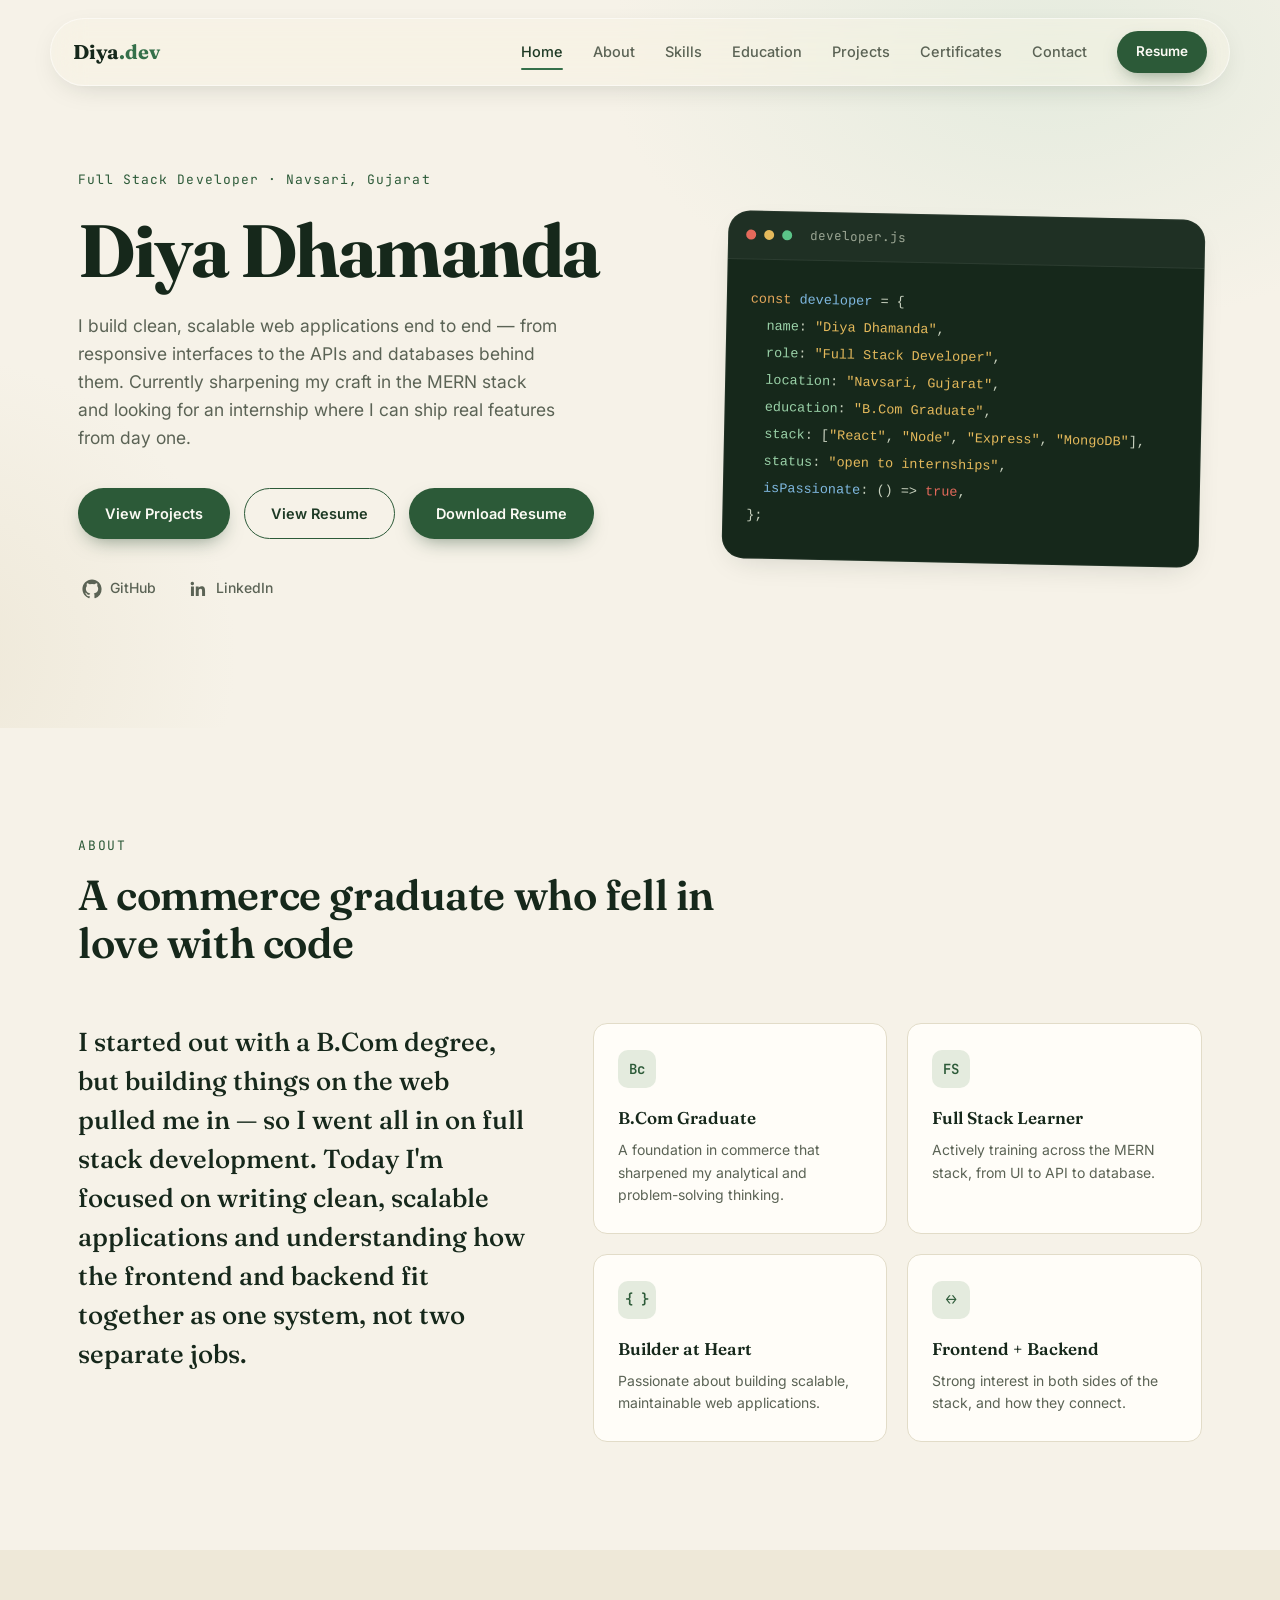
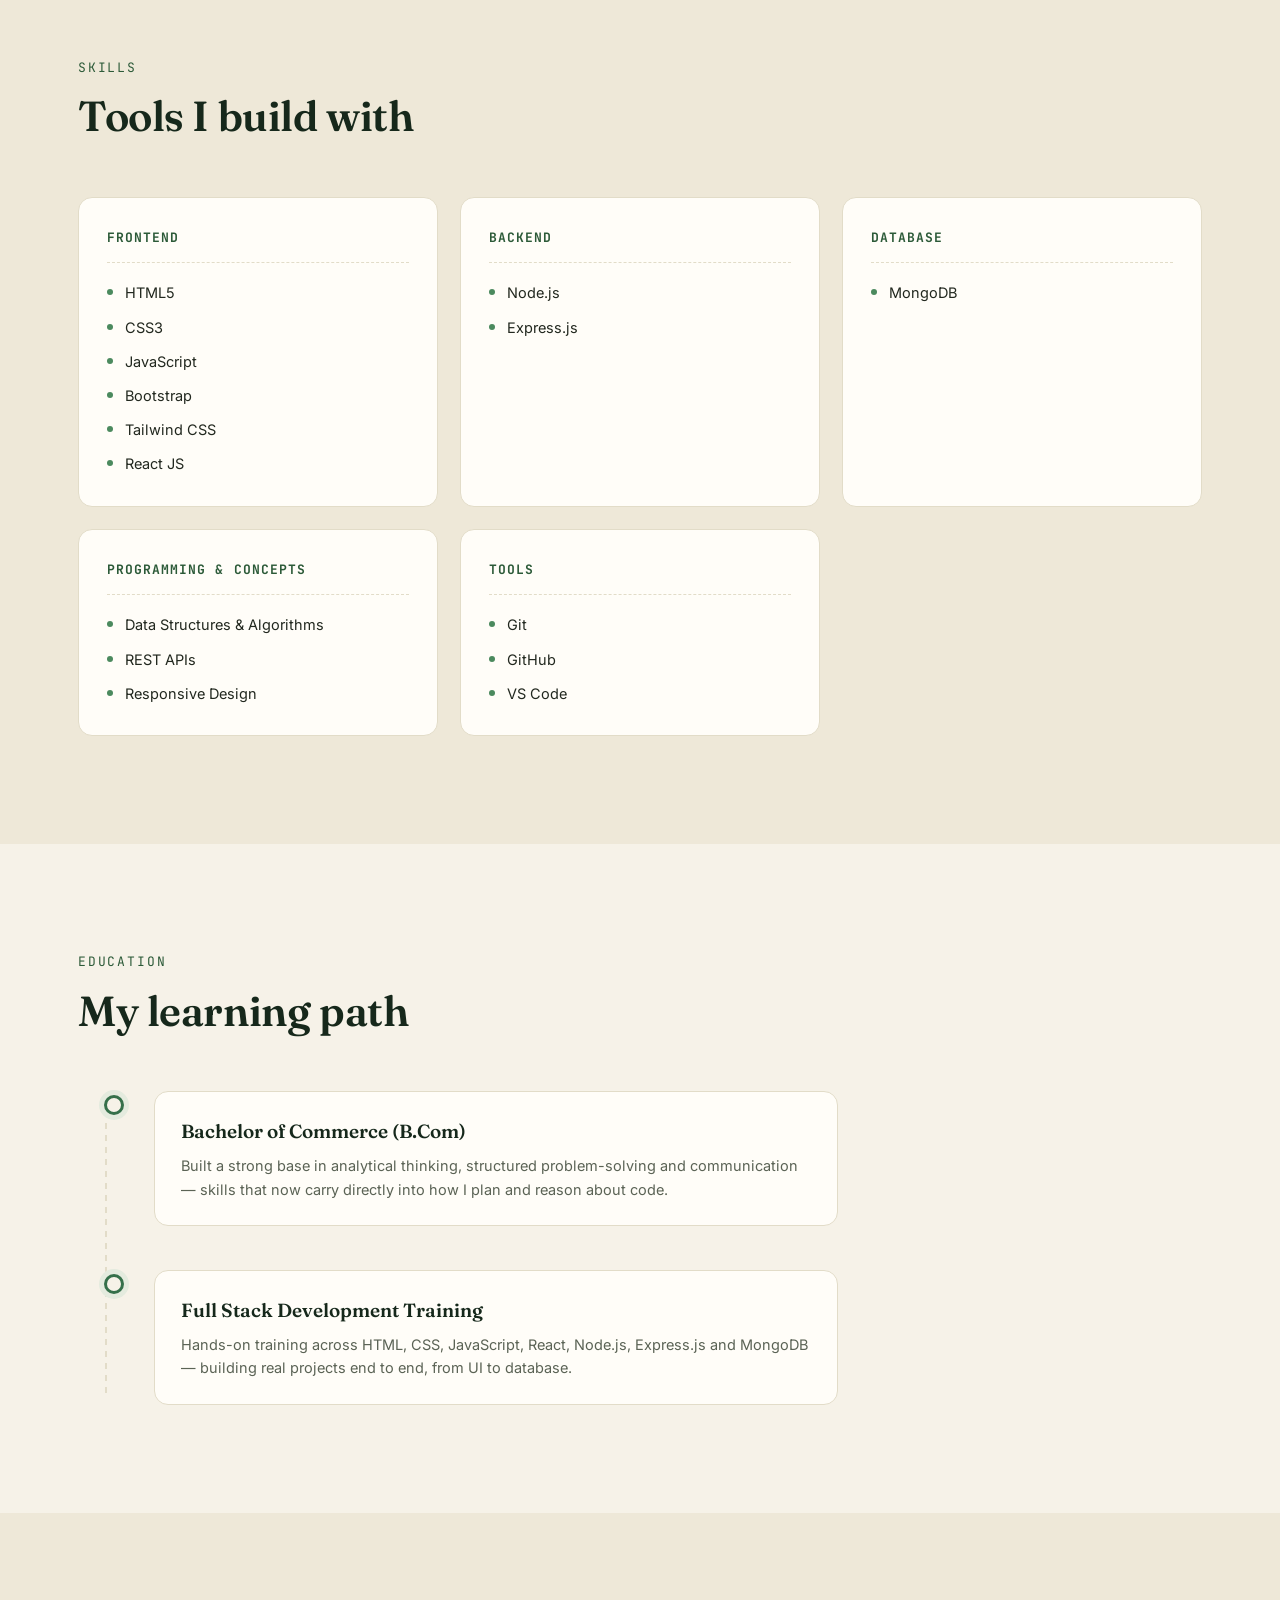
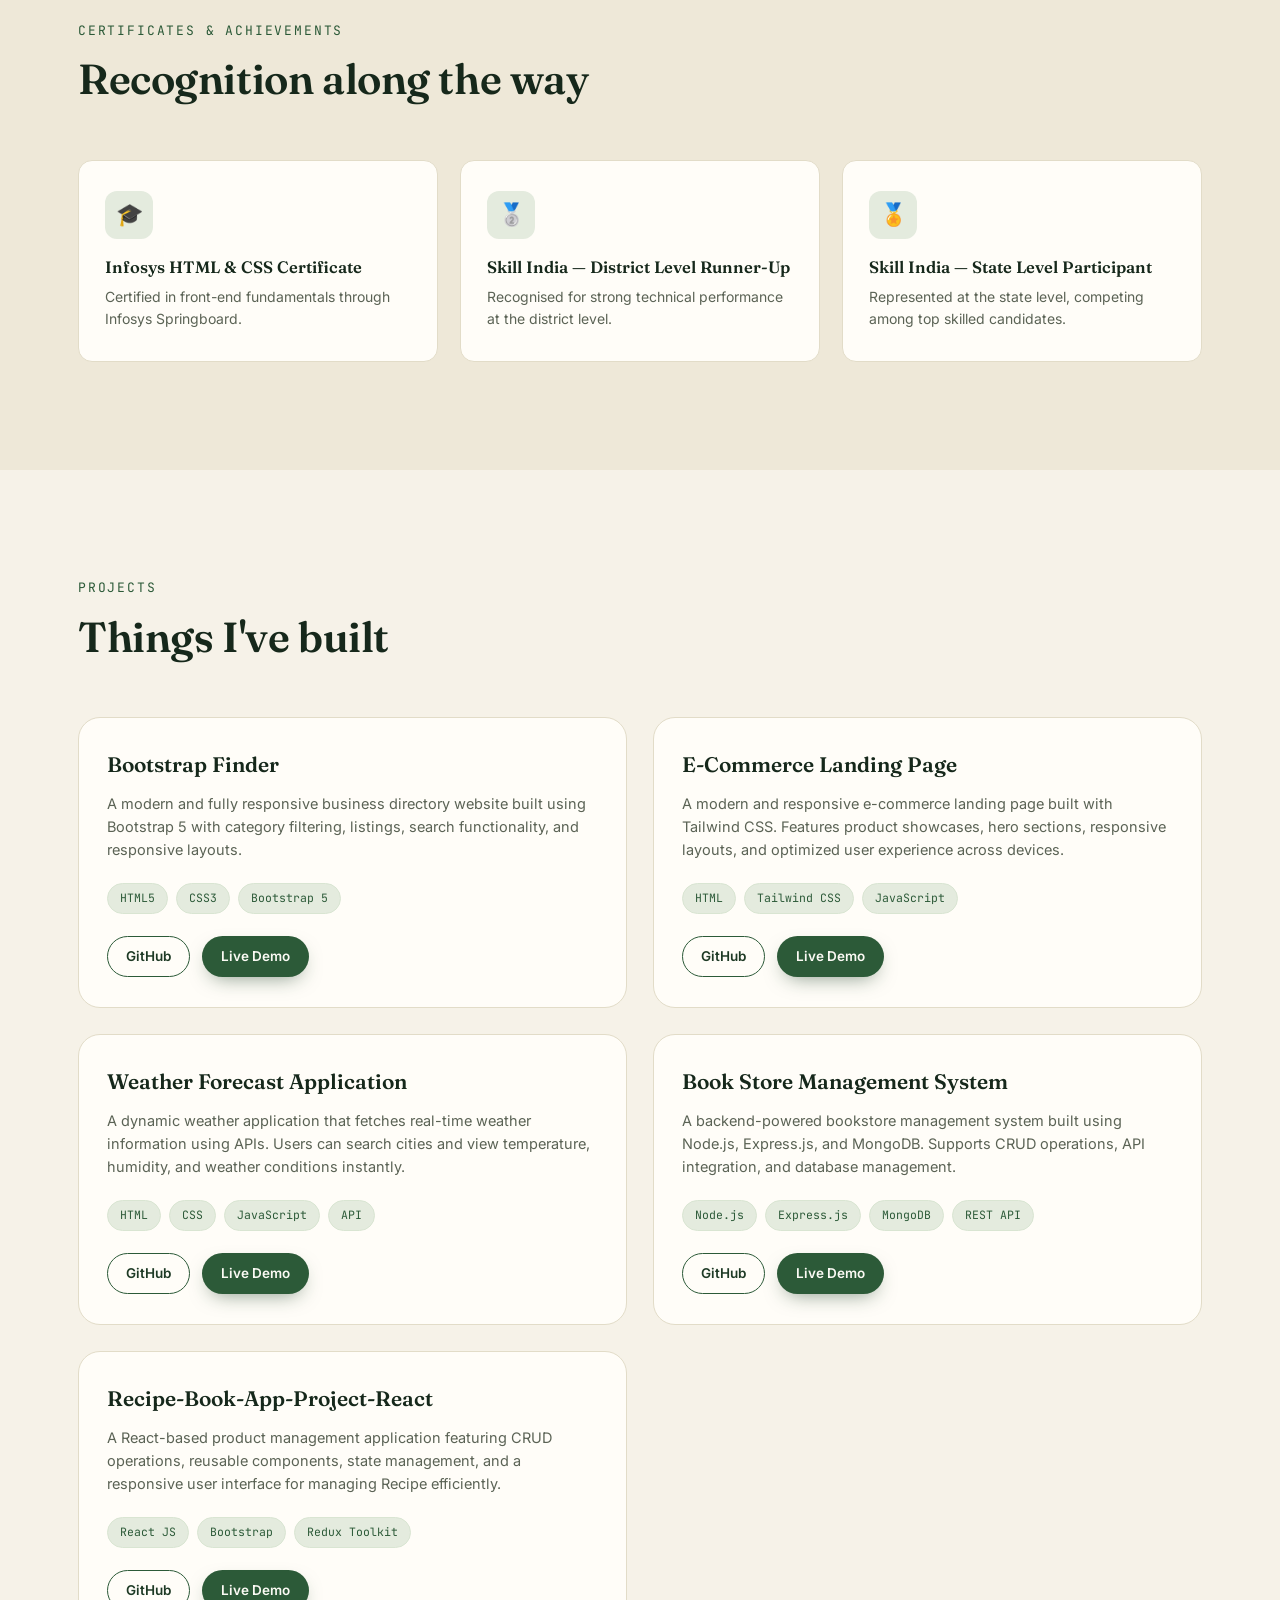
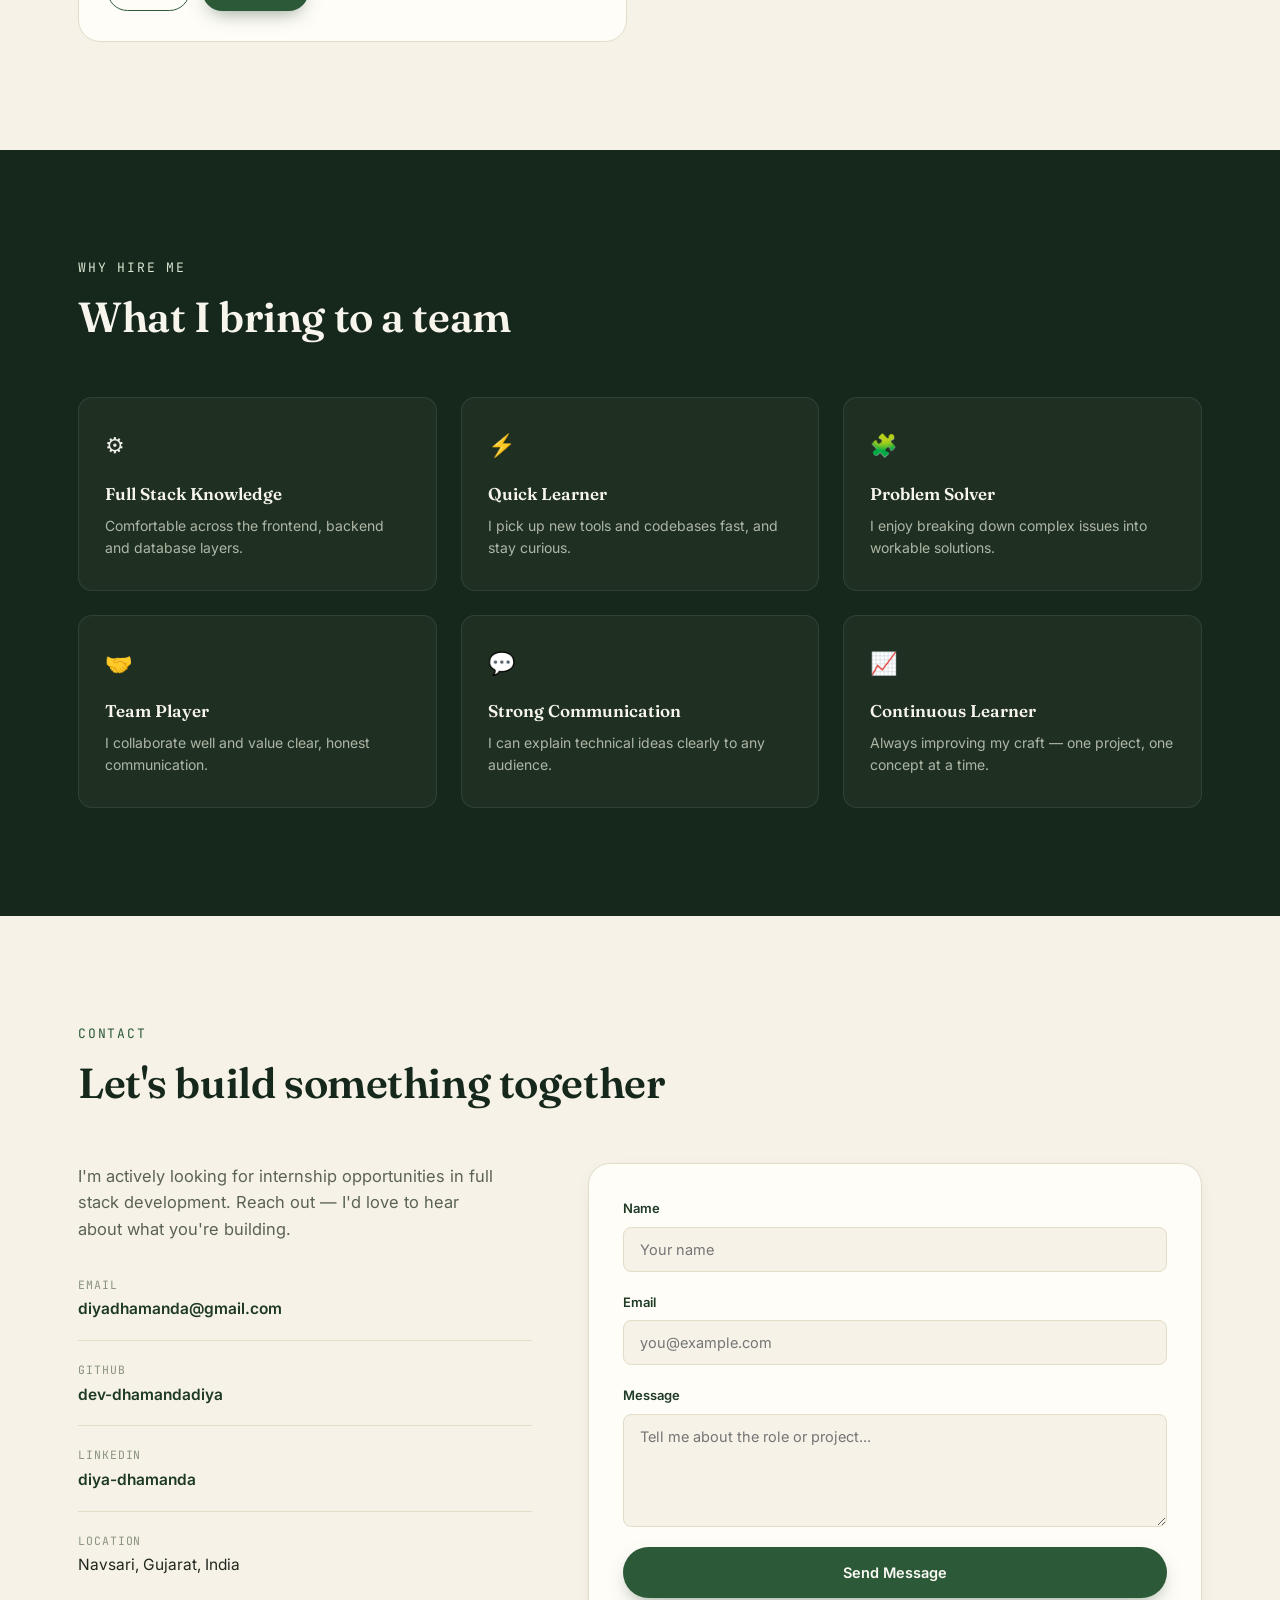
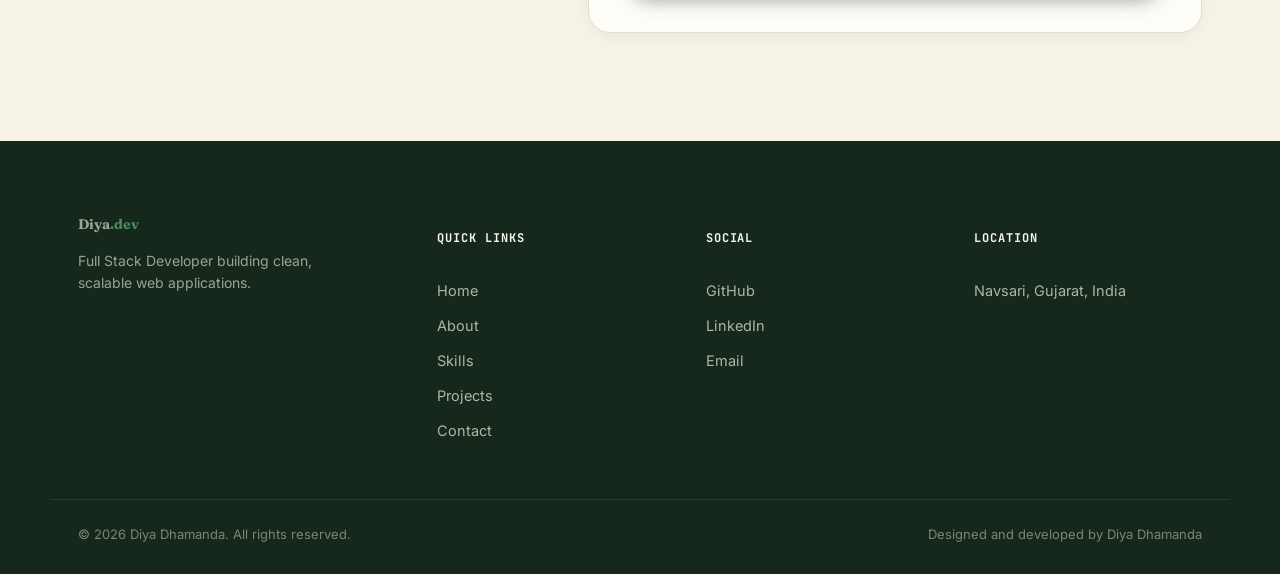
==== commit 4ad6f01a: "updated" ====
--- a/OIBSIP-LEVEL-1/My-Portoflio/index.html
+++ b/OIBSIP-LEVEL-1/My-Portoflio/index.html
@@ -376,12 +376,12 @@
             </div>
 
             <div class="project-card__actions">
-              <a href="https://github.com/dev-dhamandadiya/Login-System-With-Blog-Project.node.JS.git" target="_blank"
+              <a href="https://github.com/dev-dhamandadiya/Make-Admin-Panel-On-Reqiured-node.js.git" target="_blank"
                 class="btn btn--sm btn--outline">
                 GitHub
               </a>
 
-              <a href="https://pr-weather-api-js-theta.vercel.app/" target="_blank" class="btn btn--sm btn--primary">
+              <a href="https://make-admin-panel-on-reqiured-node-js.onrender.com/" target="_blank" class="btn btn--sm btn--primary">
                 Live Demo
               </a>
             </div>
@@ -389,11 +389,11 @@
 
           <article class="project-card" data-reveal>
             <div class="project-card__top">
-              <h3>Product Management System</h3>
+              <h3>Recipe-Book-App-Project-React</h3>
               <p>
                 A React-based product management application featuring CRUD
                 operations, reusable components, state management, and a
-                responsive user interface for managing products efficiently.
+                responsive user interface for managing Recipe efficiently.
               </p>
             </div>
 
@@ -404,8 +404,8 @@
             </div>
 
             <div class="project-card__actions">
-              <a href="YOUR_GITHUB_LINK" target="_blank" class="btn btn--sm btn--outline">GitHub</a>
-              <a href="YOUR_LIVE_LINK" target="_blank" class="btn btn--sm btn--primary">Live Demo</a>
+              <a href="https://github.com/dev-dhamandadiya/-Recipe-Book-App-Project-React.js.git" target="_blank" class="btn btn--sm btn--outline">GitHub</a>
+              <a href="https://recipe-book-app-project-react-js.vercel.app/" target="_blank" class="btn btn--sm btn--primary">Live Demo</a>
             </div>
           </article>
         </div>
